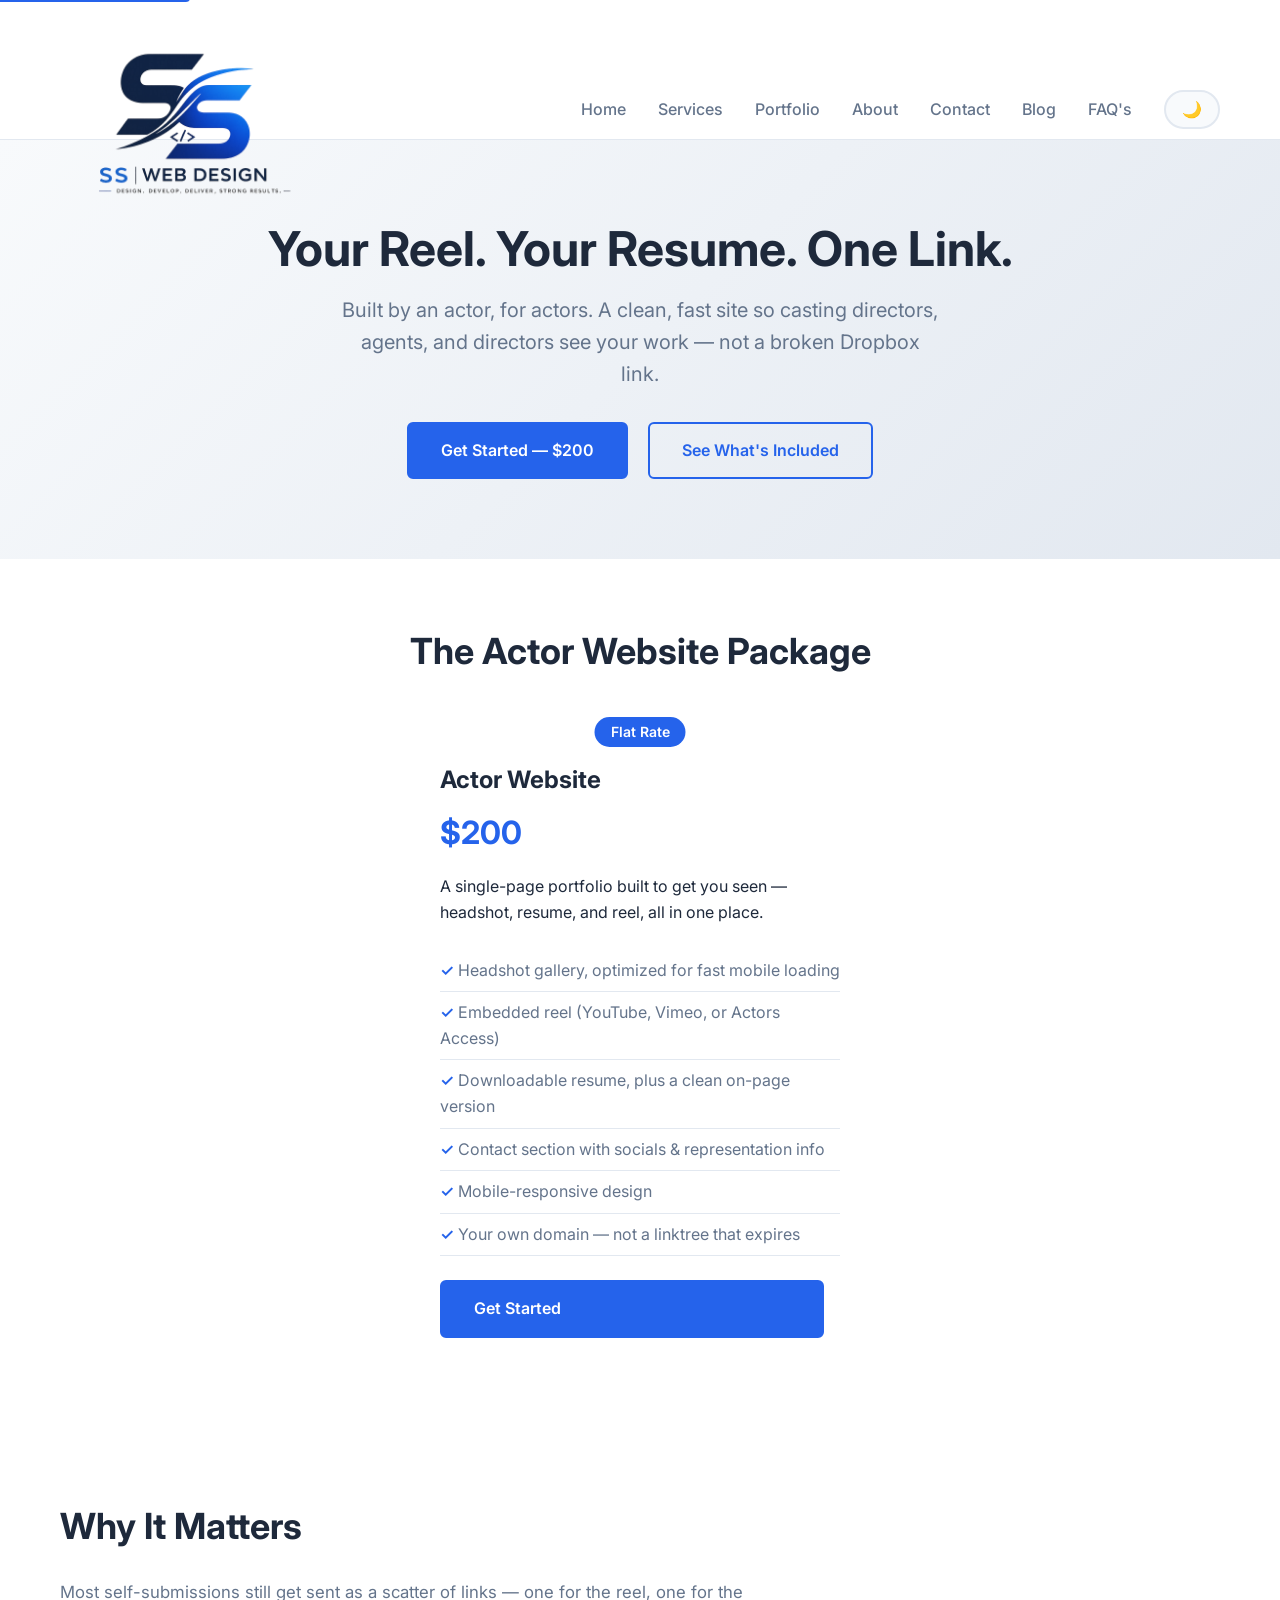
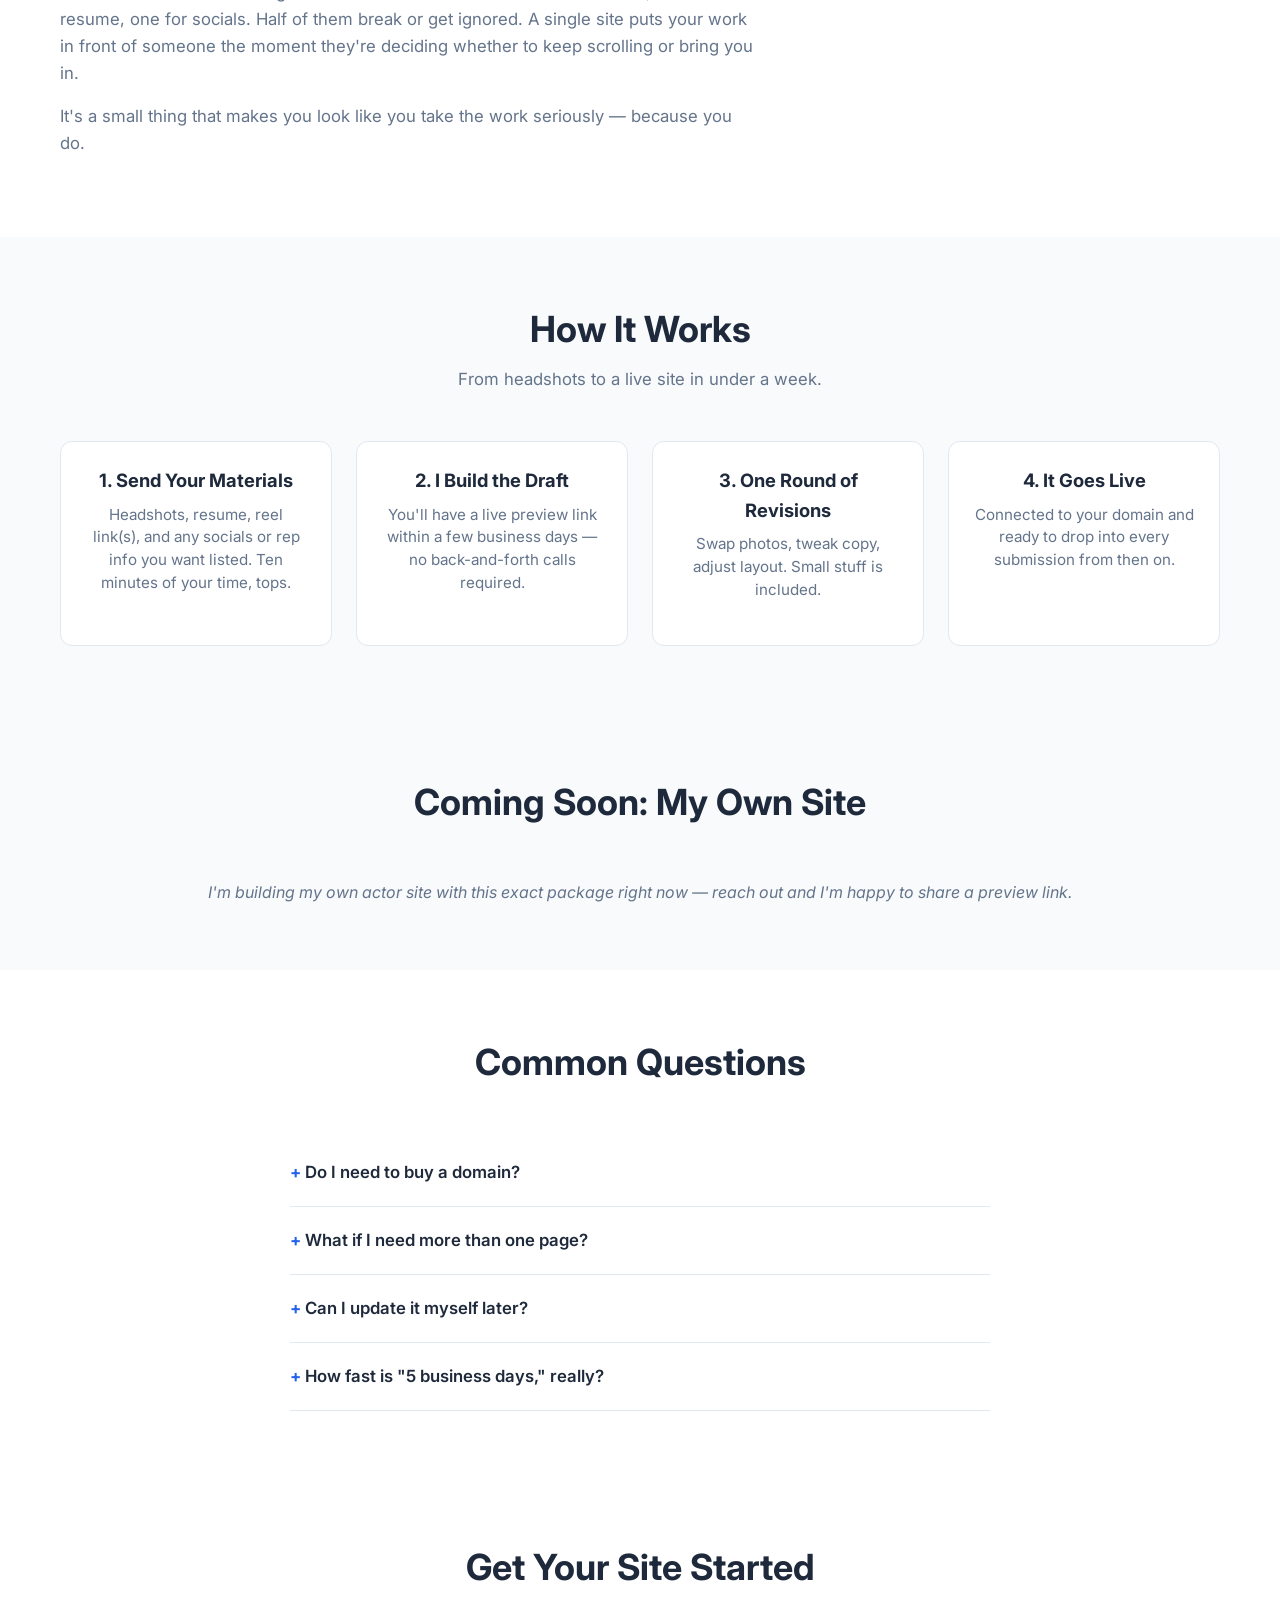
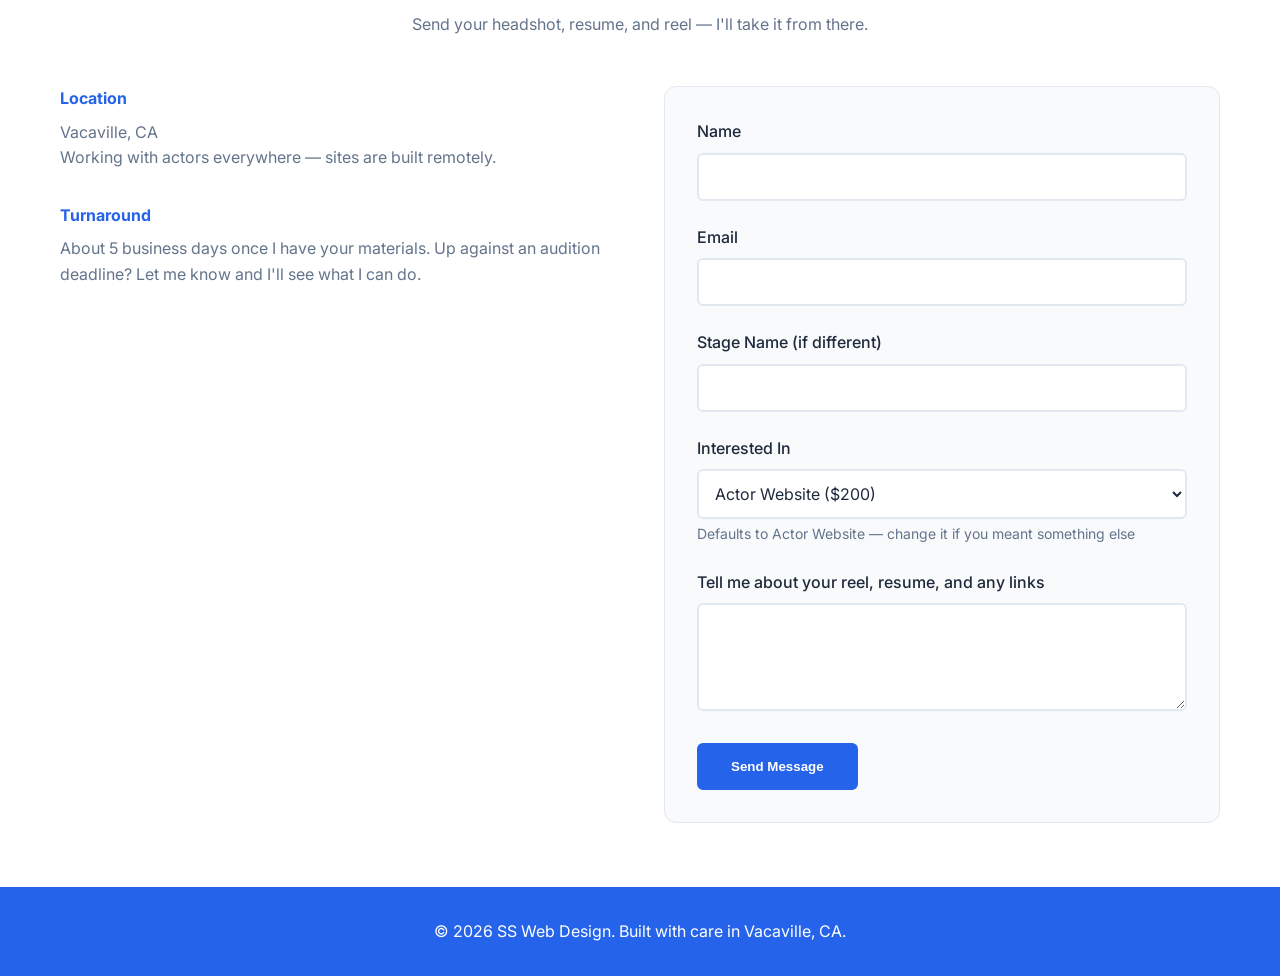
==== actors.html @ 152dc068 "updated site" ====
<!doctype html>
<html lang="en" data-theme="light">
  <head>
      <meta charset="UTF-8" />
      <meta name="viewport" content="width=device-width, initial-scale=1.0" />
      <title>Actor Websites | SS Web Design</title>

      <!-- Favicon links -->
      <link rel="apple-touch-icon" sizes="57x57" href="assets/apple-icon-57x57.png" />
      <link rel="apple-touch-icon" sizes="60x60" href="assets/apple-icon-60x60.png" />
      <link rel="apple-touch-icon" sizes="72x72" href="assets/apple-icon-72x72.png" />
      <link rel="apple-touch-icon" sizes="76x76" href="assets/apple-icon-76x76.png" />
      <link rel="apple-touch-icon" sizes="114x114" href="assets/apple-icon-114x114.png" />
      <link rel="apple-touch-icon" sizes="120x120" href="assets/apple-icon-120x120.png" />
      <link rel="apple-touch-icon" sizes="144x144" href="assets/apple-icon-144x144.png" />
      <link rel="apple-touch-icon" sizes="152x152" href="assets/apple-icon-152x152.png" />
      <link rel="apple-touch-icon" sizes="180x180" href="assets/apple-icon-180x180.png" />
      <link rel="icon" type="image/png" sizes="192x192" href="assets/android-icon-192x192.png" />
      <link rel="icon" type="image/png" sizes="32x32" href="assets/favicon-32x32.png" />
      <link rel="icon" type="image/png" sizes="96x96" href="assets/favicon-96x96.png" />
      <link rel="icon" type="image/png" sizes="16x16" href="assets/favicon-16x16.png" />
      <link rel="manifest" href="assets/manifest.json" />
      <meta name="msapplication-TileColor" content="#ffffff" />
      <meta name="msapplication-TileImage" content="assets/ms-icon-144x144.png" />
      <meta name="theme-color" content="#ffffff" />

      <link rel="stylesheet" href="styles.css" />
      <link
        href="https://fonts.googleapis.com/css2?family=Inter:wght@400;500;600;700&display=swap"
        rel="stylesheet"
      />
  </head>
  <body>
    <a href="#main-content" class="skip-link">Skip to main content</a>
    <!-- Navigation -->
    <nav class="navbar">
      <div class="container">
        <a href="index.html" class="logo">
          <img
            src="assets/SSWebDesignLogoTransparent.png"
            alt="SS Web Design logo"
            class="logo-img logo-light"
          />
          <img
            src="assets/SSWebDesignLogo.png"
            alt="SS Web Design logo"
            class="logo-img logo-dark"
          />
          <span class="logo-text">SS Web Design</span>
        </a>

        <button
          class="hamburger"
          id="hamburger"
          aria-label="Open navigation menu"
          aria-expanded="false"
        >
          <span class="bar"></span>
          <span class="bar"></span>
          <span class="bar"></span>
        </button>

        <ul class="nav-links" id="nav-links">
          <li><a href="index.html">Home</a></li>
          <li><a href="index.html#services">Services</a></li>
          <li><a href="index.html#portfolio">Portfolio</a></li>
          <li><a href="index.html#about">About</a></li>
          <li><a href="#contact">Contact</a></li>
          <li><a href="blog.html">Blog</a></li>
          <li><a href="faqs.html">FAQ's</a></li>

          <li>
            <button
              class="theme-toggle"
              id="theme-toggle"
              aria-label="Toggle between light and dark color theme"
              aria-pressed="false"
            >
              🌙
            </button>
          </li>
        </ul>
      </div>
    </nav>

    <!-- Hero -->
    <section id="main-content" class="hero">
      <div class="container">
        <h1>Your Reel. Your Resume. One Link.</h1>
        <p class="hero-subtitle">
          Built by an actor, for actors. A clean, fast site so casting
          directors, agents, and directors see your work — not a broken
          Dropbox link.
        </p>
        <a href="#contact" class="btn-primary">Get Started — $200</a>
        <a href="#package" class="btn-secondary">See What's Included</a>
      </div>
    </section>

    <!-- Package -->
    <section id="package" class="services">
      <div class="container">
        <h2>The Actor Website Package</h2>
        <div class="services-grid actor-package-grid">
          <div class="service-card featured">
            <div class="badge">Flat Rate</div>
            <h3>Actor Website</h3>
            <div class="price">$200</div>
            <p>
              A single-page portfolio built to get you seen — headshot,
              resume, and reel, all in one place.
            </p>
            <ul>
              <li>Headshot gallery, optimized for fast mobile loading</li>
              <li>Embedded reel (YouTube, Vimeo, or Actors Access)</li>
              <li>Downloadable resume, plus a clean on-page version</li>
              <li>Contact section with socials & representation info</li>
              <li>Mobile-responsive design</li>
              <li>Your own domain — not a linktree that expires</li>
            </ul>
            <a href="#contact" class="btn-primary">Get Started</a>
          </div>
        </div>
      </div>
    </section>

    <!-- Why it matters -->
    <section class="about">
      <div class="container">
        <div class="about-text" style="max-width: 700px;">
          <h2>Why It Matters</h2>
          <p>
            Most self-submissions still get sent as a scatter of links — one
            for the reel, one for the resume, one for socials. Half of them
            break or get ignored. A single site puts your work in front of
            someone the moment they're deciding whether to keep scrolling or
            bring you in.
          </p>
          <p>
            It's a small thing that makes you look like you take the work
            seriously — because you do.
          </p>
        </div>
      </div>
    </section>

    <!-- Process -->
    <section class="addons">
      <div class="container">
        <h2>How It Works</h2>
        <p class="addons-intro">From headshots to a live site in under a week.</p>
        <div class="addons-grid">
          <div class="addon-card">
            <h3>1. Send Your Materials</h3>
            <p>
              Headshots, resume, reel link(s), and any socials or rep info
              you want listed. Ten minutes of your time, tops.
            </p>
          </div>
          <div class="addon-card">
            <h3>2. I Build the Draft</h3>
            <p>
              You'll have a live preview link within a few business days —
              no back-and-forth calls required.
            </p>
          </div>
          <div class="addon-card">
            <h3>3. One Round of Revisions</h3>
            <p>
              Swap photos, tweak copy, adjust layout. Small stuff is
              included.
            </p>
          </div>
          <div class="addon-card">
            <h3>4. It Goes Live</h3>
            <p>
              Connected to your domain and ready to drop into every
              submission from then on.
            </p>
          </div>
        </div>
      </div>
    </section>

    <!-- Portfolio note -->
    <section class="portfolio">
      <div class="container">
        <h2>Coming Soon: My Own Site</h2>
        <p class="portfolio-note">
          I'm building my own actor site with this exact package right now —
          reach out and I'm happy to share a preview link.
        </p>
      </div>
    </section>

    <!-- FAQ -->
    <section id="faq" class="services">
      <div class="container">
        <h2>Common Questions</h2>
        <div style="max-width: 700px; margin: 0 auto;">
          <details class="faq-item">
            <summary>Do I need to buy a domain?</summary>
            <p>
              Yes — a domain (yourname.com) runs about $12–20/year. I'll help
              you register it, or set things up on one you already own.
            </p>
          </details>
          <details class="faq-item">
            <summary>What if I need more than one page?</summary>
            <p>
              This package is priced for a single-page site. If you want a
              full multi-page site with a blog, press section, or booking
              form, that falls under the
              <a href="index.html#services">Brochure or Business tiers</a>
              instead — happy to talk through it.
            </p>
          </details>
          <details class="faq-item">
            <summary>Can I update it myself later?</summary>
            <p>
              Small text or link changes can be handled for you on request.
              If you want ongoing self-service updates or hosting handled
              entirely, ask about the
              <a href="index.html#services">Maintenance plan</a>.
            </p>
          </details>
          <details class="faq-item">
            <summary>How fast is "5 business days," really?</summary>
            <p>
              That's typical once I have your materials in hand. If you're
              up against an audition deadline, just say so — faster
              turnaround may be possible.
            </p>
          </details>
        </div>
      </div>
    </section>

    <!-- Contact -->
    <section id="contact" class="contact">
      <div class="container">
        <h2>Get Your Site Started</h2>
        <p class="contact-intro">
          Send your headshot, resume, and reel — I'll take it from there.
        </p>

        <div class="contact-grid">
          <div class="contact-info">
            <div class="info-item">
              <h4>Location</h4>
              <p>
                Vacaville, CA<br />Working with actors everywhere — sites are
                built remotely.
              </p>
            </div>
            <div class="info-item">
              <h4>Turnaround</h4>
              <p>
                About 5 business days once I have your materials. Up against
                an audition deadline? Let me know and I'll see what I can
                do.
              </p>
            </div>
          </div>

          <form class="contact-form" id="contact-form">
            <div class="form-group">
              <label for="name">Name</label>
              <input type="text" id="name" name="name" required aria-required="true" />
            </div>
            <div class="form-group">
              <label for="email">Email</label>
              <input type="email" id="email" name="email" required aria-required="true" />
            </div>
            <div class="form-group">
              <label for="business">Stage Name (if different)</label>
              <input type="text" id="business" name="business" />
            </div>
            <div class="form-group">
              <label for="service">Interested In</label>
              <select id="service" name="service" aria-describedby="service-help">
                <option value="actor" selected>Actor Website ($200)</option>
                <option value="brochure">Brochure Site ($500-$800)</option>
                <option value="business">Business Site ($1,500-$2,500)</option>
                <option value="custom">Custom Site ($5,000+)</option>
                <option value="hosting">Managed Hosting ($25/month)</option>
                <option value="maintenance">Maintenance & Updates Plan ($75/month)</option>
                <option value="other">Something Else</option>
              </select>
              <small id="service-help" class="form-help"
                >Defaults to Actor Website — change it if you meant something else</small
              >
            </div>
            <div class="form-group">
              <label for="message">Tell me about your reel, resume, and any links</label>
              <textarea id="message" name="message" rows="4"></textarea>
            </div>
            <button type="submit" class="btn-primary">Send Message</button>
          </form>
        </div>

        <!-- Popup overlay -->
        <div class="popup-overlay" id="popup-overlay" style="display: none">
          <div class="popup-box">
            <h3>Thanks!</h3>
            <p>
              Your message has been sent successfully. We'll get back to you
              soon.
            </p>
            <button class="btn-primary" id="popup-close">Got it</button>
          </div>
        </div>
      </div>
    </section>

    <!-- Footer -->
    <footer class="footer">
      <div class="container">
        <p>&copy; 2026 SS Web Design. Built with care in Vacaville, CA.</p>
      </div>
    </footer>

    <script src="script.js"></script>
  </body>
</html>
---- styles.css ----
/* CSS Custom Properties for theming */
:root {
    /* Light mode - Original Blue/Gray */
    --primary: #2563eb;
    --primary-light: #3b82f6;
    --accent: #2563eb;
    --accent-hover: #1d4ed8;
    --bg: #ffffff;
    --bg-secondary: #f8fafc;
    --bg-card: #ffffff;
    --text: #1e293b;
    --text-secondary: #64748b;
    --text-light: #64748b;
    --border: #e2e8f0;
    --shadow: rgba(0,0,0,0.1);
    --success: #10b981;
    --gradient-start: #f8fafc;
    --gradient-end: #e2e8f0;
}

/* Dark mode */
[data-theme="dark"] {
    --primary: #60a5fa;
    --primary-light: #93c5fd;
    --accent: #3b82f6;
    --accent-hover: #2563eb;
    --bg: #0f172a;
    --bg-secondary: #1e293b;
    --bg-card: #1e293b;
    --text: #f1f5f9;
    --text-secondary: #cbd5e1;
    --text-light: #64748b;
    --border: #334155;
    --shadow: rgba(0,0,0,0.3);
    --success: #34d399;
    --gradient-start: #0f172a;
    --gradient-end: #1e293b;
}

.skip-link {
    position: absolute;
    top: -40px;
    left: 0;
    background: var(--primary);
    color: #fff;
    padding: 8px 16px;
    z-index: 101;
    text-decoration: none;
    border-radius: 0 0 4px 0;
    font-weight: 600;
}

.skip-link:focus {
    top: 0;
}

a:focus-visible,
button:focus-visible,
input:focus-visible,
textarea:focus-visible {
    outline: 3px solid var(--accent);
    outline-offset: 2px;
    border-radius: 4px;
}

a:focus,
button:focus,
input:focus,
select:focus,
textarea:focus {
    outline: none;
}

a:focus-visible,
button:focus-visible,
input:focus-visible,
select:focus-visible,
textarea:focus-visible {
    outline: 3px solid var(--accent);
    outline-offset: 2px;
}

/* Reset and Base */
* {
    margin: 0;
    padding: 0;
    box-sizing: border-box;
}

body {
    font-family: 'Inter', -apple-system, BlinkMacSystemFont, sans-serif;
    line-height: 1.6;
    color: var(--text);
    background: var(--bg);
    transition: background 0.3s, color 0.3s;
    padding-top: 80px; 
}

.container {
    max-width: 1200px;
    margin: 0 auto;
    padding: 0 20px;
}

/* Navigation */
.navbar {
    background: var(--bg);
    border-bottom: 1px solid var(--border);
    padding: 0.5rem 0;
    position: sticky;
    top: 0;
    left: 0;
    width: 100%;
    z-index: 100;
    transition: background 0.3s, border-color 0.3s;
    height: 60px;
    overflow: visible;
}

.navbar .container {
    display: flex;
    justify-content: space-between;
    align-items: center;
    height: 100%;
    position: relative;
}

.logo {
    position: relative;
    display: inline-flex;
    align-items: center;
    font-size: 1.5rem;
    font-weight: 700;
    color: var(--primary);
    text-decoration: none;
    height: 60px;
}

/* Hamburger button — hidden on desktop */
.hamburger {
    display: none;
    flex-direction: column;
    justify-content: space-around;
    width: 30px;
    height: 24px;
    background: transparent;
    border: none;
    cursor: pointer;
    padding: 0;
    z-index: 102;
}

.hamburger .bar {
    width: 100%;
    height: 3px;
    background-color: var(--text);
    border-radius: 2px;
    transition: all 0.3s ease;
}

/* Base styles for both logo images */
.logo-img {
    height: 250px; 
    width: auto;
    position: absolute;
    top: -80px;
    left: 0;
    z-index: 101;
    display: block;
    transition: height 0.3s ease, top 0.3s ease;
    pointer-events: auto;
}

/* Light mode: show transparent, hide solid */
.logo-light {
    display: block;
}

.logo-dark {
    display: none;
}

/* Dark mode: show solid, hide transparent */
[data-theme="dark"] .logo-light {
    display: none !important;
}

[data-theme="dark"] .logo-dark {
    display: block !important;
}

/* Dark mode: circle around the solid logo */
[data-theme="dark"] .logo-dark {
    display: block !important;
    border-radius: 50%;
    object-fit: cover;
    aspect-ratio: 1 / 1;
    background: var(--bg-card);
    padding: 5px;
    box-shadow: 0 4px 15px var(--shadow);
    height: 250px;
    width: 250px; 
    position: absolute;
    top: -75px;
    left: 0;
}

[data-theme="dark"] .hero {
    padding-top: 8rem;
}

.logo-text {
    display: none;
}

.nav-links {
    display: flex;
    list-style: none;
    gap: 2rem;
    align-items: center;
}

.nav-links a {
    text-decoration: none;
    color: var(--text-secondary);
    font-weight: 500;
    transition: color 0.2s;
}

.nav-links a:hover {
    color: var(--accent);
}

/* Dark Mode Toggle */
.theme-toggle {
    background: var(--bg-secondary);
    border: 2px solid var(--border);
    border-radius: 50px;
    padding: 0.5rem 1rem;
    cursor: pointer;
    font-size: 1rem;
    color: var(--text);
    transition: all 0.3s;
}

.theme-toggle:hover {
    border-color: var(--accent);
}

/* Hero */
.hero {
    background: linear-gradient(135deg, var(--gradient-start) 0%, var(--gradient-end) 100%);
    padding: 5rem 0;
    text-align: center;
    transition: background 0.3s;
}

.hero h1 {
    font-size: 3rem;
    font-weight: 700;
    color: var(--text);
    margin-bottom: 1rem;
    line-height: 1.2;
}

.hero-subtitle {
    font-size: 1.25rem;
    color: var(--text-secondary);
    max-width: 600px;
    margin: 0 auto 2rem;
}

.btn-primary {
    display: inline-block;
    background: var(--primary);
    color: #fff;
    padding: 0.875rem 2rem;
    border-radius: 6px;
    text-decoration: none;
    font-weight: 600;
    margin-right: 1rem;
    border: 2px solid var(--primary);
    transition: all 0.2s;
}

.btn-primary:hover {
    background: var(--primary-light);
    border-color: var(--primary-light);
}

.btn-secondary {
    display: inline-block;
    background: transparent;
    color: var(--primary);
    padding: 0.875rem 2rem;
    border-radius: 6px;
    text-decoration: none;
    font-weight: 600;
    border: 2px solid var(--primary);
    transition: all 0.2s;
}

.btn-secondary:hover {
    background: var(--primary);
    color: #fff;
}

.btn-outline {
    display: inline-block;
    background: transparent;
    color: var(--primary);
    padding: 0.75rem 1.5rem;
    border-radius: 6px;
    text-decoration: none;
    font-weight: 600;
    border: 2px solid var(--primary);
    transition: all 0.2s;
}

.btn-outline:hover {
    background: var(--primary);
    color: #fff;
}

/* Services */
.services {
    padding: 4rem 0;
    background: var(--bg);
}

.services h2 {
    text-align: center;
    font-size: 2.25rem;
    margin-bottom: 3rem;
    color: var(--text);
}

.services-grid {
    display: grid;
   grid-template-columns: repeat(3, 1fr);
    gap: 0;
    margin-bottom: 2rem;
    align-items: stretch;
}

.service-card {
    border: none;
    border-radius: 0;
    padding: 2rem 2.5rem;
    position: relative;
    transition: box-shadow 0.2s;
    background: var(--bg-card);
    display: flex;
    flex-direction: column;
}

/* Vertical dividers between cards */
.service-card:nth-child(1),
.service-card:nth-child(2) {
    border-right: none !important;
}

.service-card:nth-child(2)::before,
.service-card:nth-child(3)::before {
    content: '';
    position: absolute;
    left: 0;
    top: 10%;
    height: 80%;
    width: 2px;
    background: var(--primary);
    z-index: 2;
}

.service-card .btn-outline,
.service-card .btn-primary {
    margin-top: auto;
}

.service-card:hover {
    box-shadow: 0 10px 25px var(--shadow);
}

.service-card.featured {
    z-index: 1;
}

.badge {
    position: absolute;
    top: -12px;
    left: 50%;
    transform: translateX(-50%);
    background: var(--accent);
    color: #fff;
    padding: 0.25rem 1rem;
    border-radius: 20px;
    font-size: 0.875rem;
    font-weight: 600;
}

.service-card h3 {
    font-size: 1.5rem;
    margin-bottom: 0.5rem;
    color: var(--text);
}

.price {
    font-size: 2rem;
    font-weight: 700;
    color: var(--accent);
    margin-bottom: 1rem;
}

.service-card ul {
    list-style: none;
    margin: 1.5rem 0;
}

.service-card ul li {
    padding: 0.5rem 0;
    border-bottom: 1px solid var(--border);
    color: var(--text-secondary);
}

.service-card ul li:before {
    content: "✓ ";
    color: var(--accent);
    font-weight: 600;
}

.maintenance-note {
    text-align: center;
    background: var(--bg-secondary);
    padding: 1.5rem;
    border-radius: 8px;
    margin-top: 2rem;
    color: var(--text-secondary);
    border: 1px solid var(--border);
}

.addons {
    padding: 4rem 0;
    background: var(--bg-secondary);
}

.addons h2 {
    text-align: center;
    font-size: 2.25rem;
    margin-bottom: 0.5rem;
    color: var(--text);
}

.addons-intro {
    text-align: center;
    color: var(--text-secondary);
    margin-bottom: 3rem;
    font-size: 1.05rem;
}

.addons-grid {
    display: grid;
    grid-template-columns: repeat(auto-fit, minmax(250px, 1fr));
    gap: 1.5rem;
}

.addon-card {
    background: var(--bg-card);
    border: 1px solid var(--border);
    border-radius: 12px;
    padding: 1.5rem;
    text-align: center;
    transition: box-shadow 0.2s, transform 0.2s;
    display: flex;
    flex-direction: column;
    align-items: center;
}

.addon-card:hover {
    box-shadow: 0 8px 20px var(--shadow);
    transform: translateY(-3px);
}

.addon-card h3 {
    font-size: 1.15rem;
    margin-bottom: 0.5rem;
    color: var(--text);
}

.addon-price {
    font-size: 1.75rem;
    font-weight: 700;
    color: var(--accent);
    margin-bottom: 0.75rem;
}

.addon-card p {
    color: var(--text-secondary);
    font-size: 0.95rem;
    margin-bottom: 1.25rem;
    line-height: 1.5;
    flex-grow: 1;
}

.addon-card .btn-outline {
    padding: 0.5rem 1.25rem;
    font-size: 0.875rem;
    margin-top: auto;
}


/* Portfolio */
.portfolio {
    padding: 4rem 0;
    background: var(--bg-secondary);
}

.portfolio h2 {
    text-align: center;
    font-size: 2.25rem;
    margin-bottom: 3rem;
    color: var(--text);
}

.portfolio-grid {
    display: grid;
    grid-template-columns: repeat(auto-fit, minmax(300px, 1fr));
    gap: 2rem;
}

.portfolio-item {
    background: var(--bg-card);
    border-radius: 12px;
    overflow: hidden;
    transition: transform 0.2s;
    border: 1px solid var(--border);
}

.portfolio-item:hover {
    transform: translateY(-5px);
}

/* NEW: Wrapper controls image width */
.portfolio-image-wrapper {
    width: 100%;
    display: flex;
    justify-content: center;
}

.portfolio-image-wrapper a {
    display: block;
    width: 100%;
    text-decoration: none;
}

.portfolio-image {
    width: 100%;
    height: 180px;
    object-position: top;
    border-radius: 8px;
    display: block;
}

/* Placeholder style for demo sites */
.portfolio-image.placeholder {
    width: 75%;
    max-width: 260px;
    height: 180px;
    background: var(--bg-secondary);
    display: flex;
    align-items: center;
    justify-content: center;
    color: var(--text-secondary);
    font-weight: 600;
    border-radius: 8px;
    margin: 0 auto;
}

.portfolio-item h3 {
    padding: 1.5rem 1.5rem 0.5rem;
    font-size: 1.25rem;
    color: var(--text);
}

.portfolio-item p {
    padding: 0 1.5rem;
    color: var(--text-secondary);
    margin-bottom: 1rem;
}

.portfolio-package-title {
    text-align: center;
    font-size: 1rem;
    font-weight: 600;
    color: var(--accent);
    margin-bottom: 0.75rem;
    text-transform: uppercase;
    letter-spacing: 0.5px;
}

.tag {
    display: inline-block;
    text-decoration: none;
    background: var(--bg-secondary);
    color: var(--primary);
    padding: 0.25rem 0.75rem;
    border-radius: 20px;
    font-size: 0.875rem;
    font-weight: 500;
    margin: 0 1.5rem 1.5rem;
    border: 1px solid var(--border);
}

.portfolio-note {
    text-align: center;
    margin-top: 2rem;
    color: var(--text-secondary);
    font-style: italic;
}

/* About */
.about {
    padding: 4rem 0;
    background: var(--bg);
}

.about h2 {
    font-size: 2.25rem;
    margin-bottom: 1.5rem;
    color: var(--text);
}

.about-content {
    display: grid;
    grid-template-columns: 1fr 2fr 1fr;
    gap: 2rem;
    align-items: start;
}

.about-image img {
    width: 100%;
    max-width: 250px;
    border-radius: 50%;
    aspect-ratio: 1 / 1;
    object-fit: cover;
    box-shadow: 0 4px 15px var(--shadow);
}

.about-text p {
    margin-bottom: 1rem;
    color: var(--text-secondary);
    font-size: 1.05rem;
}

.about-skills h3 {
    font-size: 1.25rem;
    margin-bottom: 1rem;
    color: var(--text);
}

.skill-tags {
    display: flex;
    flex-wrap: wrap;
    gap: 0.5rem;
}

.skill-tags span {
    background: var(--bg-secondary);
    color: var(--text-secondary);
    padding: 0.5rem 1rem;
    border-radius: 20px;
    font-size: 0.875rem;
    font-weight: 500;
    border: 1px solid var(--border);
    transition: all 0.2s;
}

.skill-tags span:hover {
    background: var(--primary);
    color: #fff;
    border-color: var(--primary);
}

/* Testimonials */
.testimonials {
    padding: 4rem 0;
    background: var(--bg-secondary);
    display: none;
}

.testimonials h2 {
    text-align: center;
    font-size: 2.25rem;
    margin-bottom: 3rem;
    color: var(--text);
}

.testimonial-grid {
    display: grid;
    grid-template-columns: repeat(auto-fit, minmax(300px, 1fr));
    gap: 2rem;
}

.testimonial-card {
    background: var(--bg-card);
    padding: 2rem;
    border-radius: 12px;
    border-left: 4px solid var(--accent);
}

.testimonial-card p {
    font-style: italic;
    color: var(--text-secondary);
    margin-bottom: 1.5rem;
    font-size: 1.05rem;
}

.client-name {
    font-weight: 600;
    color: var(--text);
}

.client-business {
    color: var(--text-secondary);
    font-size: 0.875rem;
}

.placeholder-card {
    border-left-color: var(--border);
    background: var(--bg-secondary);
}

/* Contact */
.contact {
    padding: 4rem 0;
    background: var(--bg);
}

.contact h2 {
    text-align: center;
    font-size: 2.25rem;
    margin-bottom: 1rem;
    color: var(--text);
}

.contact-intro {
    text-align: center;
    color: var(--text-secondary);
    margin-bottom: 3rem;
}

.contact-grid {
    display: grid;
    grid-template-columns: 1fr 1fr;
    gap: 3rem;
}

.popup-overlay {
    position: fixed;
    top: 0;
    left: 0;
    width: 100%;
    height: 100%;
    background: rgba(0,0,0,0.5);
    display: flex;
    justify-content: center;
    align-items: center;
    z-index: 1000;
}

.popup-box {
    background: var(--bg-card);
    padding: 2rem;
    border-radius: 12px;
    text-align: center;
    max-width: 400px;
    box-shadow: 0 10px 25px var(--shadow);
    border: 1px solid var(--border);
}

.popup-box h3 {
    color: var(--accent);
    margin-bottom: 0.5rem;
}

.popup-box p {
    color: var(--text-secondary);
    margin-bottom: 1.5rem;
}

.info-item {
    margin-bottom: 2rem;
}

.info-item h4 {
    color: var(--accent);
    margin-bottom: 0.5rem;
    font-size: 1rem;
}

.info-item p {
    color: var(--text-secondary);
}

.contact-form {
    background: var(--bg-secondary);
    padding: 2rem;
    border-radius: 12px;
    border: 1px solid var(--border);
}

.form-group {
    margin-bottom: 1.5rem;
}

.form-group label {
    display: block;
    margin-bottom: 0.5rem;
    color: var(--text);
    font-weight: 500;
}

.form-help {
    display: block;
    margin-top: 0.25rem;
    color: var(--text-secondary);
    font-size: 0.875rem;
}

.form-group input,
.form-group select,
.form-group textarea {
    width: 100%;
    padding: 0.75rem;
    border: 2px solid var(--border);
    border-radius: 6px;
    font-family: inherit;
    font-size: 1rem;
    transition: border-color 0.2s;
    background: var(--bg-card);
    color: var(--text);
}

.form-group input:focus,
.form-group select:focus,
.form-group textarea:focus {
    outline: none;
    border-color: var(--accent);
}

/* Footer */
.footer {
    background: var(--primary);
    color: #ffffff;
    text-align: center;
    padding: 2rem 0;
}

/* Mobile */
@media (max-width: 768px) {
    .hamburger {
        display: flex;
    }
    
    .nav-links {
        display: none;
        flex-direction: column;
        position: absolute;
        top: 60px;
        right: 0;
        width: 150px;
        background: var(--bg);
        border: 1px solid var(--border);
        border-radius: 8px;
        box-shadow: 0 4px 15px var(--shadow);
        padding: 0.5rem 0;
        gap: 0;
        z-index: 99;
    }
    
    .nav-links.active {
        display: flex;
    }
    
    .nav-links li {
        text-align: left;
        padding: 0.5rem 1rem;
    }
    
    .nav-links a,
    .nav-links .theme-toggle {
        font-size: 1.1rem;
    }
    
    .hero h1 {
        font-size: 2rem;
    }
    
    .about-content,
    .contact-grid {
        grid-template-columns: 1fr;
    }

    .about-image {
        text-align: center;
        margin-bottom: 1rem;
    }

    .about-image img {
        max-width: 200px;        
    }
    
    .services-grid {
        grid-template-columns: 1fr;
    }
    
    .service-card.featured {
        transform: none;
    }

    /* Remove vertical dividers on mobile, add horizontal instead */
    .service-card:nth-child(1),
    .service-card:nth-child(2) {
        border-right: none !important;
        border-bottom: 2px solid var(--primary);
    }

    .service-card {
        border-radius: 12px;
    }
    
    .theme-toggle {
        padding: 0.4rem 0.75rem;
        font-size: 0.875rem;
    }
    
    .addons-grid {
        grid-template-columns: 1fr;
    }
}

/* ==========================================================
   Additions for actors.html — appended, nothing above changed
   ========================================================== */

/* Link inside the About Scott "also a working actor" line */
.about-note a {
    color: var(--accent);
    font-weight: 600;
    text-decoration: underline;
}

.about-note a:hover {
    color: var(--accent-hover);
}

/* Single centered card for the one-package actors.html services grid */
.actor-package-grid {
    grid-template-columns: 1fr;
    max-width: 480px;
    margin: 0 auto;
}

/* Reset the 3-card divider rules so they don't apply to the single card */
.actor-package-grid .service-card:nth-child(1),
.actor-package-grid .service-card:nth-child(2) {
    border-bottom: none !important;
}

.actor-package-grid .service-card::before {
    content: none;
}

/* FAQ accordion (native <details>/<summary>, styled to match the site) */
.faq-item {
    border-bottom: 1px solid var(--border);
    padding: 1.25rem 0;
}

.faq-item summary {
    cursor: pointer;
    font-weight: 600;
    font-size: 1.05rem;
    color: var(--text);
    list-style: none;
}

.faq-item summary::-webkit-details-marker {
    display: none;
}

.faq-item summary::before {
    content: "+ ";
    color: var(--accent);
    font-weight: 700;
}

.faq-item[open] summary::before {
    content: "– ";
}

.faq-item p {
    margin-top: 0.75rem;
    color: var(--text-secondary);
    padding-left: 1.25rem;
}

.faq-item p a {
    color: var(--accent);
    font-weight: 500;
}
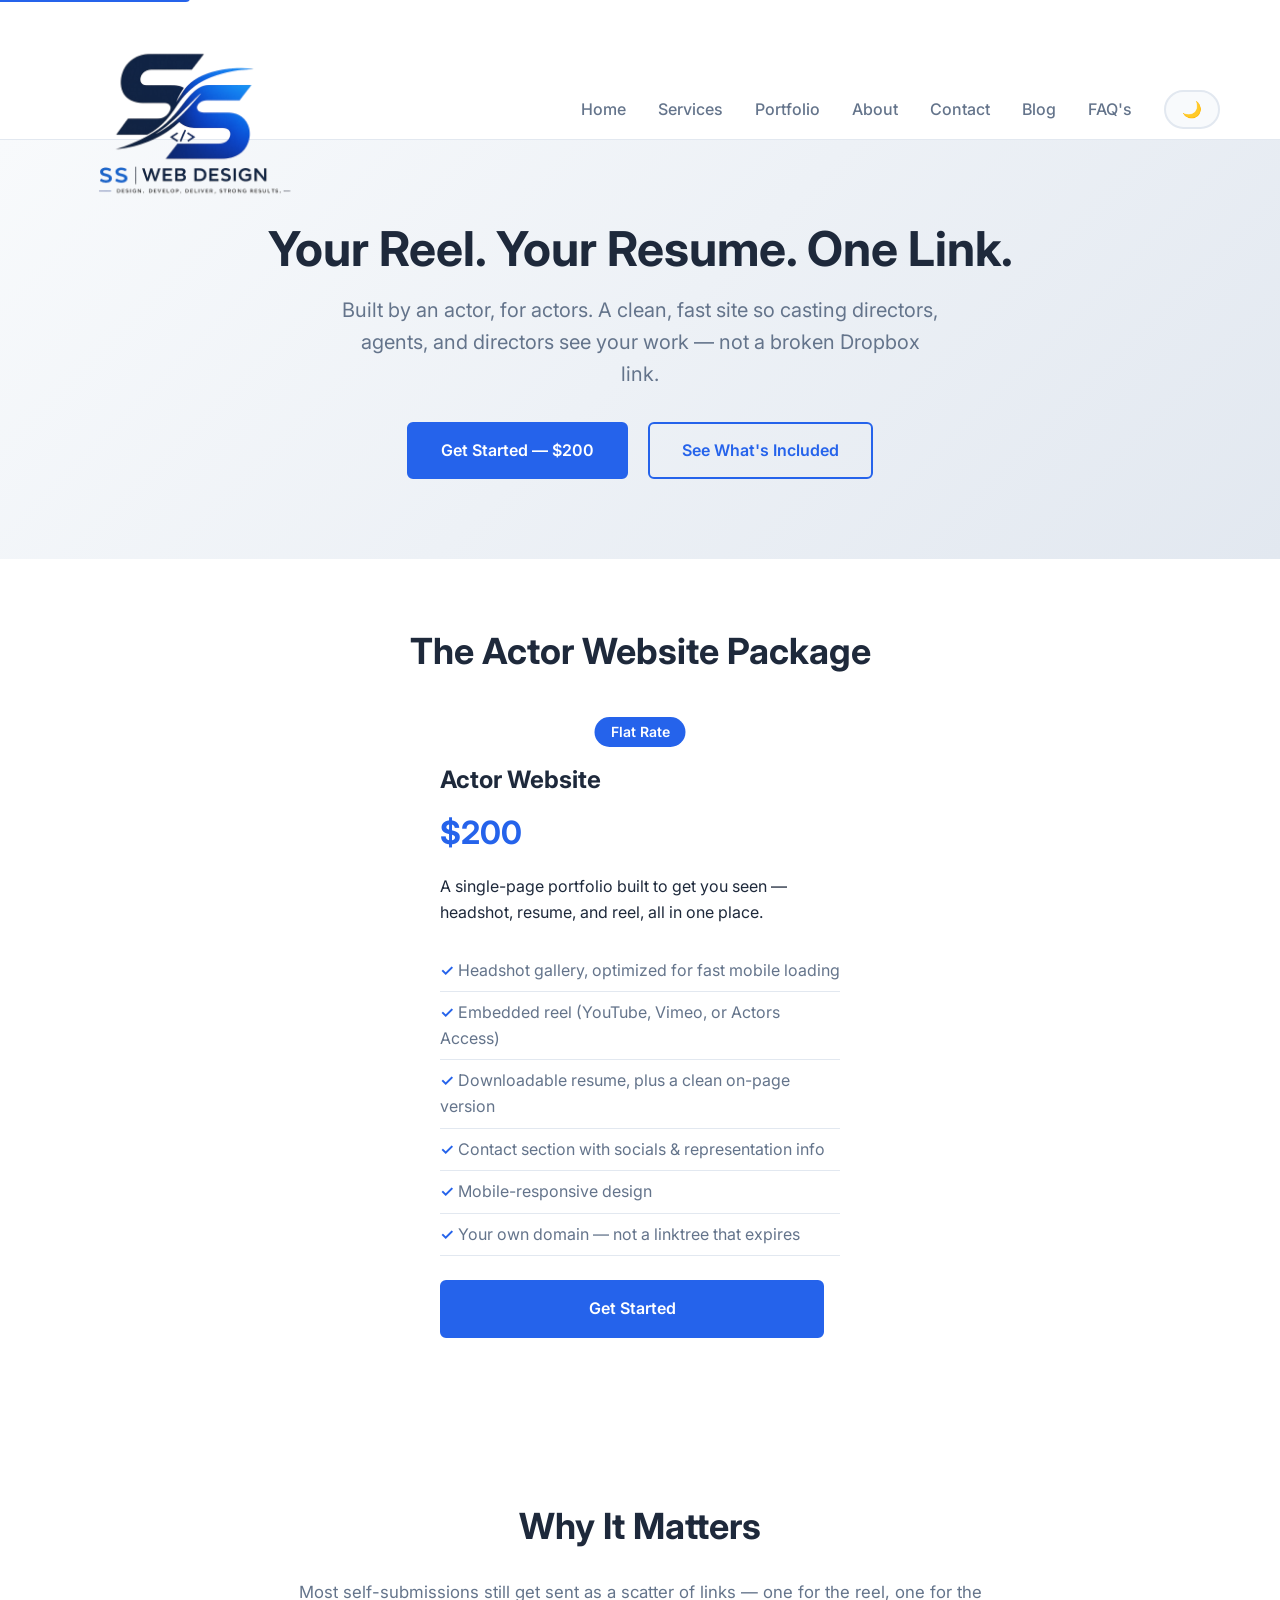
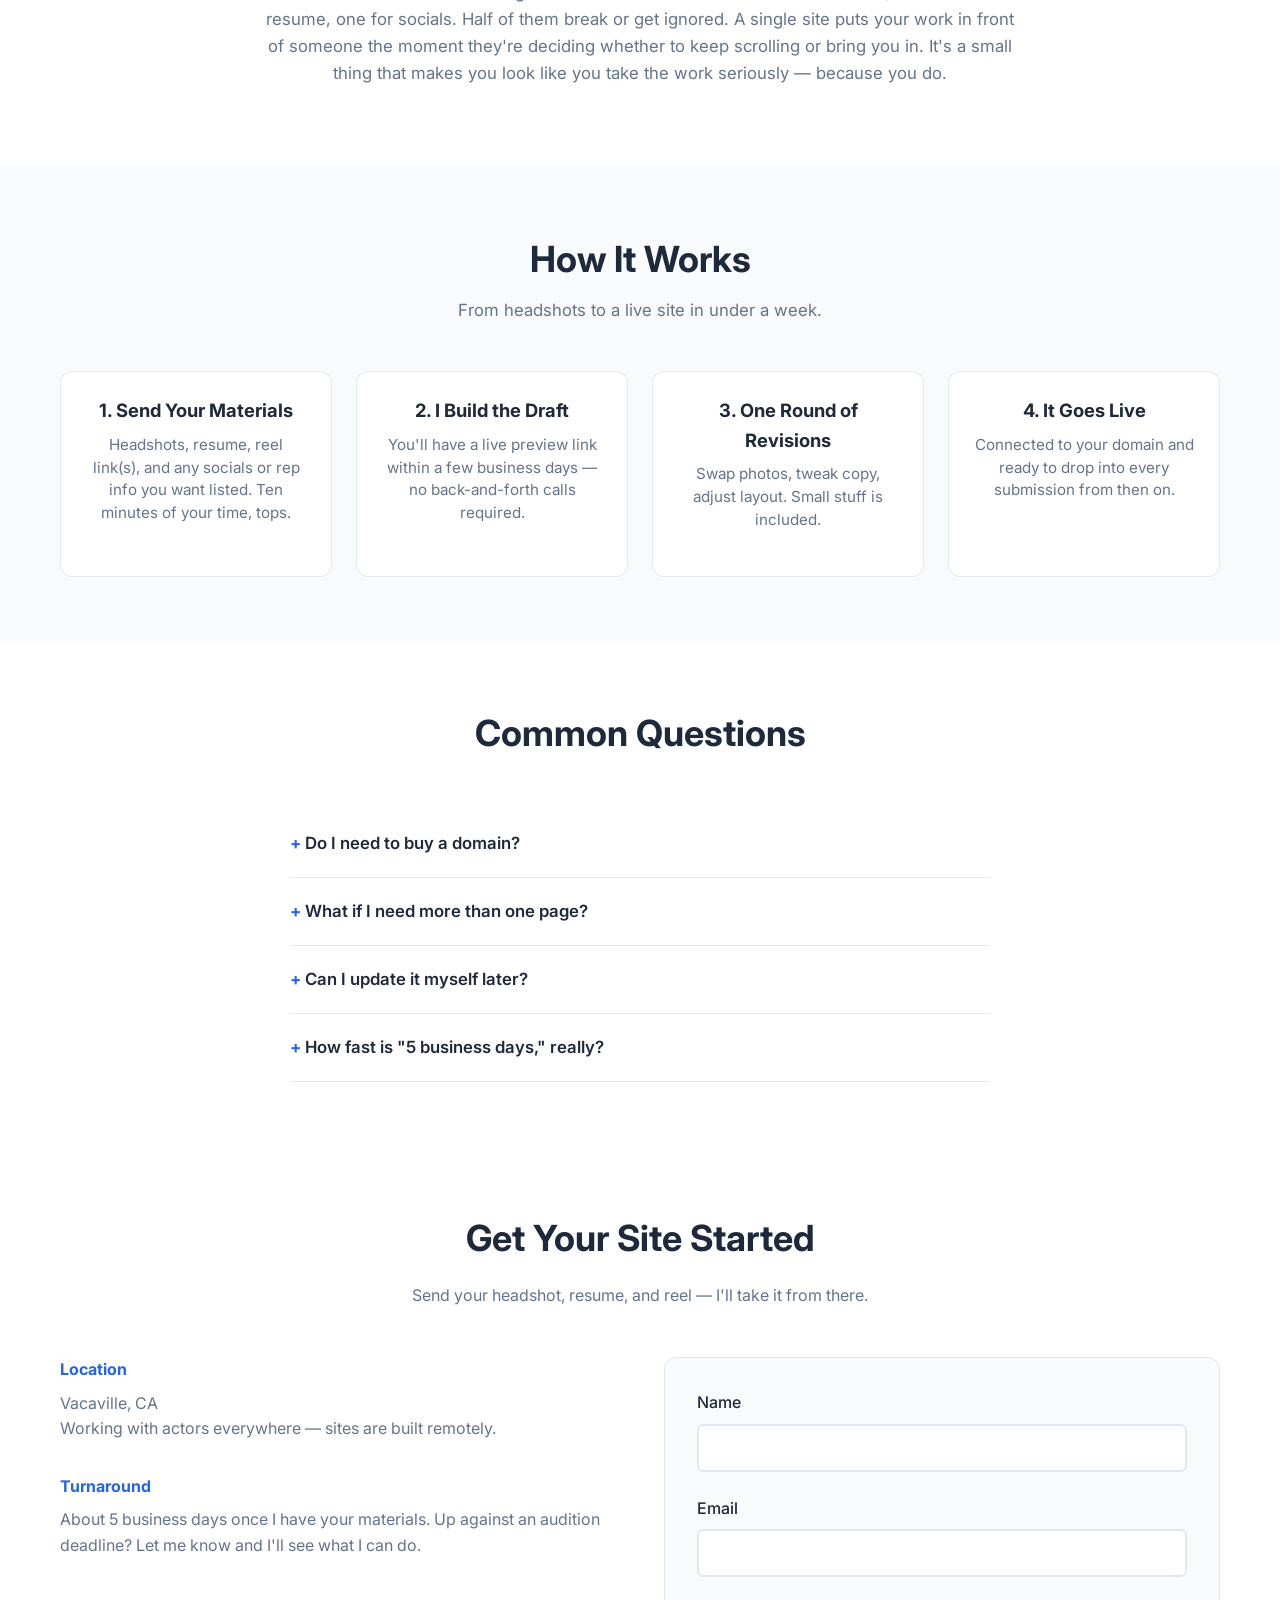
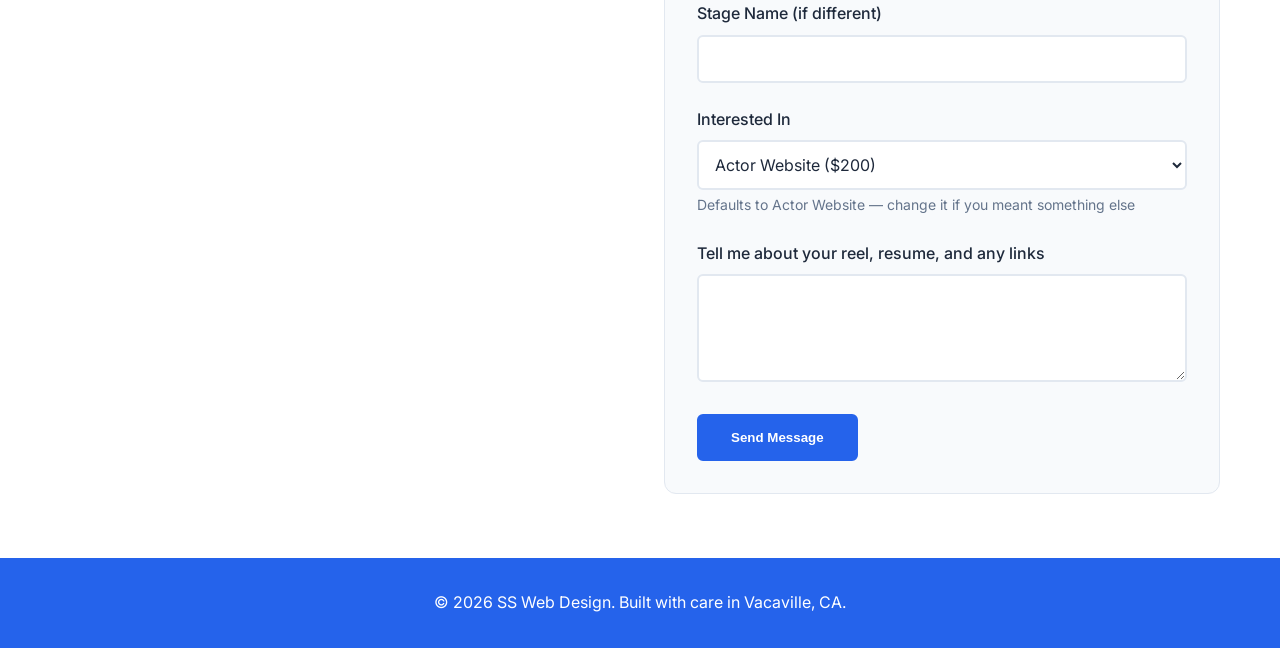
==== commit 0e177025: "edit formatting on actor page" ====
--- a/actors.html
+++ b/actors.html
@@ -127,17 +127,14 @@
     <!-- Why it matters -->
     <section class="about">
       <div class="container">
-        <div class="about-text" style="max-width: 700px;">
+        <div class="about-text" style="max-width: 750px;">
           <h2>Why It Matters</h2>
           <p>
             Most self-submissions still get sent as a scatter of links — one
             for the reel, one for the resume, one for socials. Half of them
             break or get ignored. A single site puts your work in front of
             someone the moment they're deciding whether to keep scrolling or
-            bring you in.
-          </p>
-          <p>
-            It's a small thing that makes you look like you take the work
+            bring you in. It's a small thing that makes you look like you take the work
             seriously — because you do.
           </p>
         </div>
@@ -182,7 +179,7 @@
       </div>
     </section>
 
-    <!-- Portfolio note -->
+    <!-- Portfolio note 
     <section class="portfolio">
       <div class="container">
         <h2>Coming Soon: My Own Site</h2>
@@ -191,7 +188,7 @@
           reach out and I'm happy to share a preview link.
         </p>
       </div>
-    </section>
+    </section>-->
 
     <!-- FAQ -->
     <section id="faq" class="services">
--- a/styles.css
+++ b/styles.css
@@ -281,6 +281,7 @@
     margin-right: 1rem;
     border: 2px solid var(--primary);
     transition: all 0.2s;
+    text-align: center;
 }
 
 .btn-primary:hover {
@@ -645,10 +646,16 @@
     box-shadow: 0 4px 15px var(--shadow);
 }
 
+.about-text {
+    max-width: 700px;
+    margin: 0 auto;      /* centers the block on the page */
+    text-align: center;  /* centers the text inside */
+}
+
 .about-text p {
+    color: var(--text-secondary);
+    font-size: 1.05rem;
     margin-bottom: 1rem;
-    color: var(--text-secondary);
-    font-size: 1.05rem;
 }
 
 .about-skills h3 {
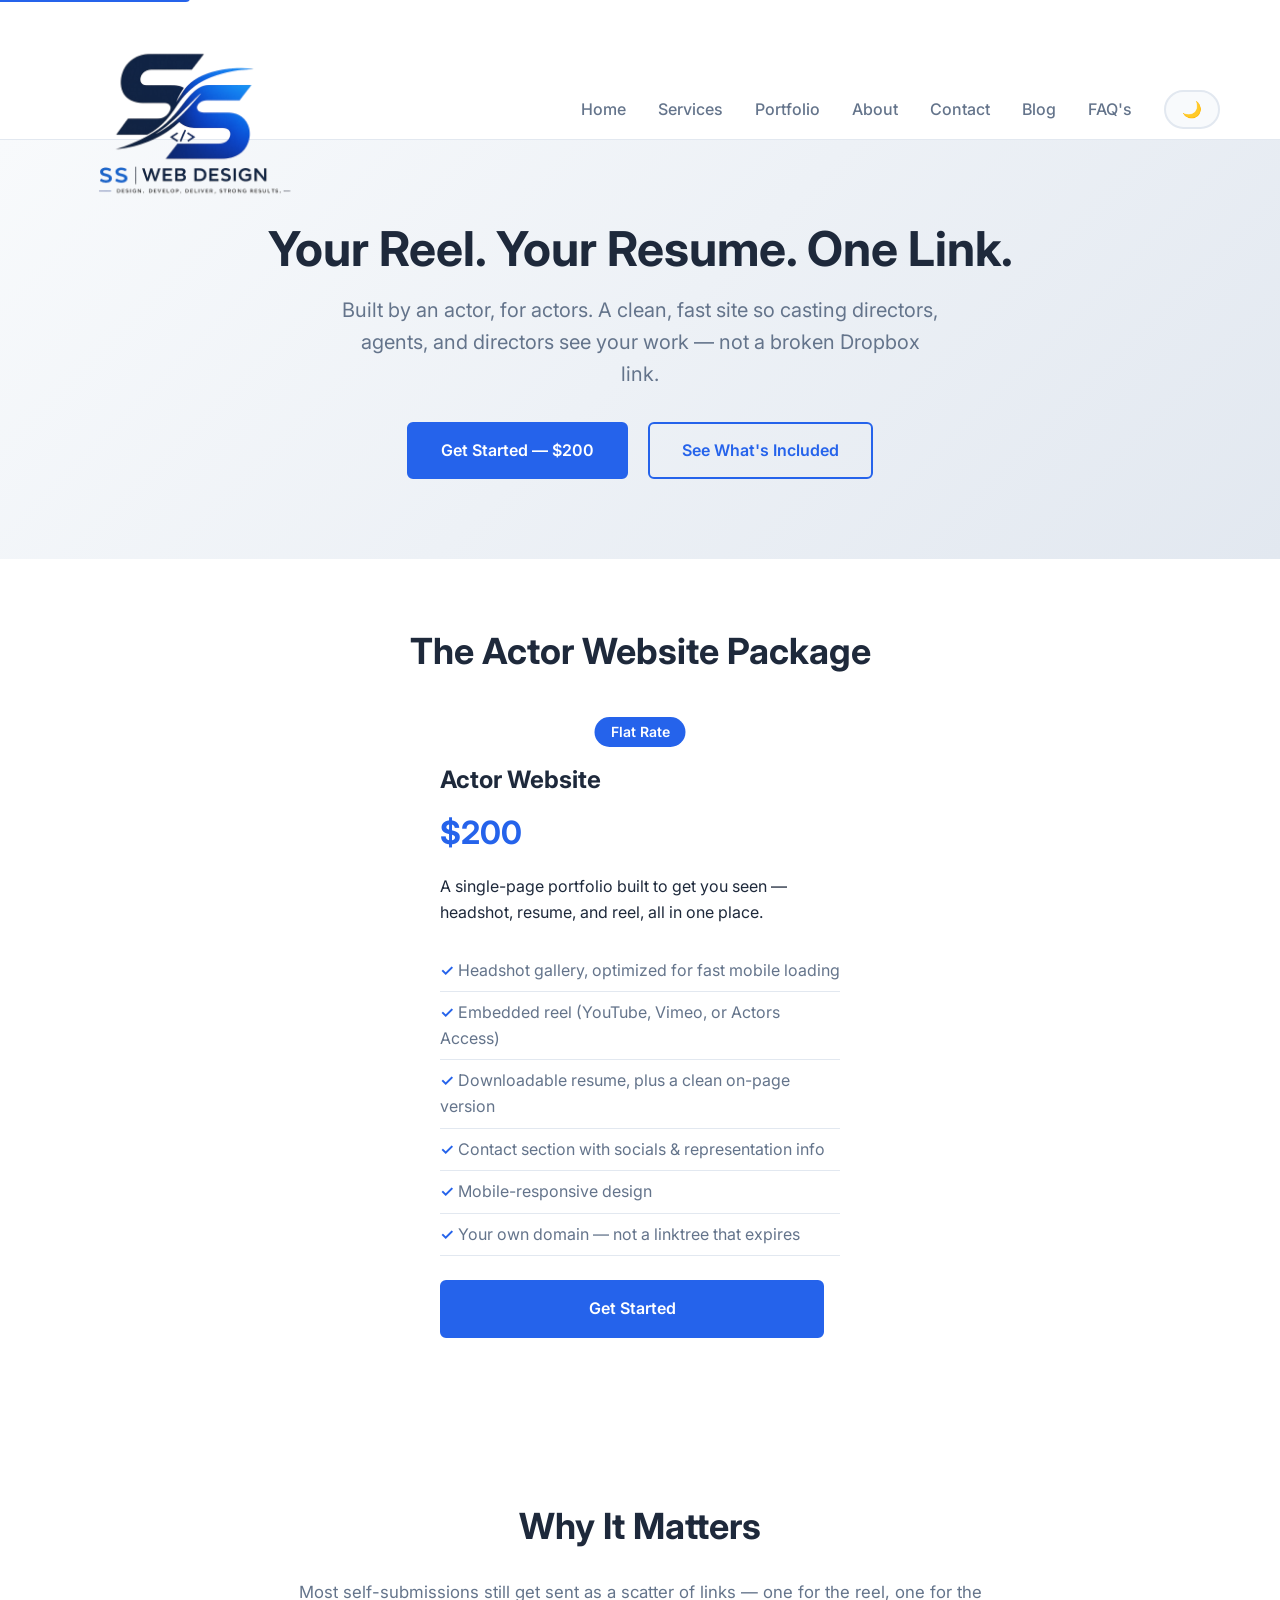
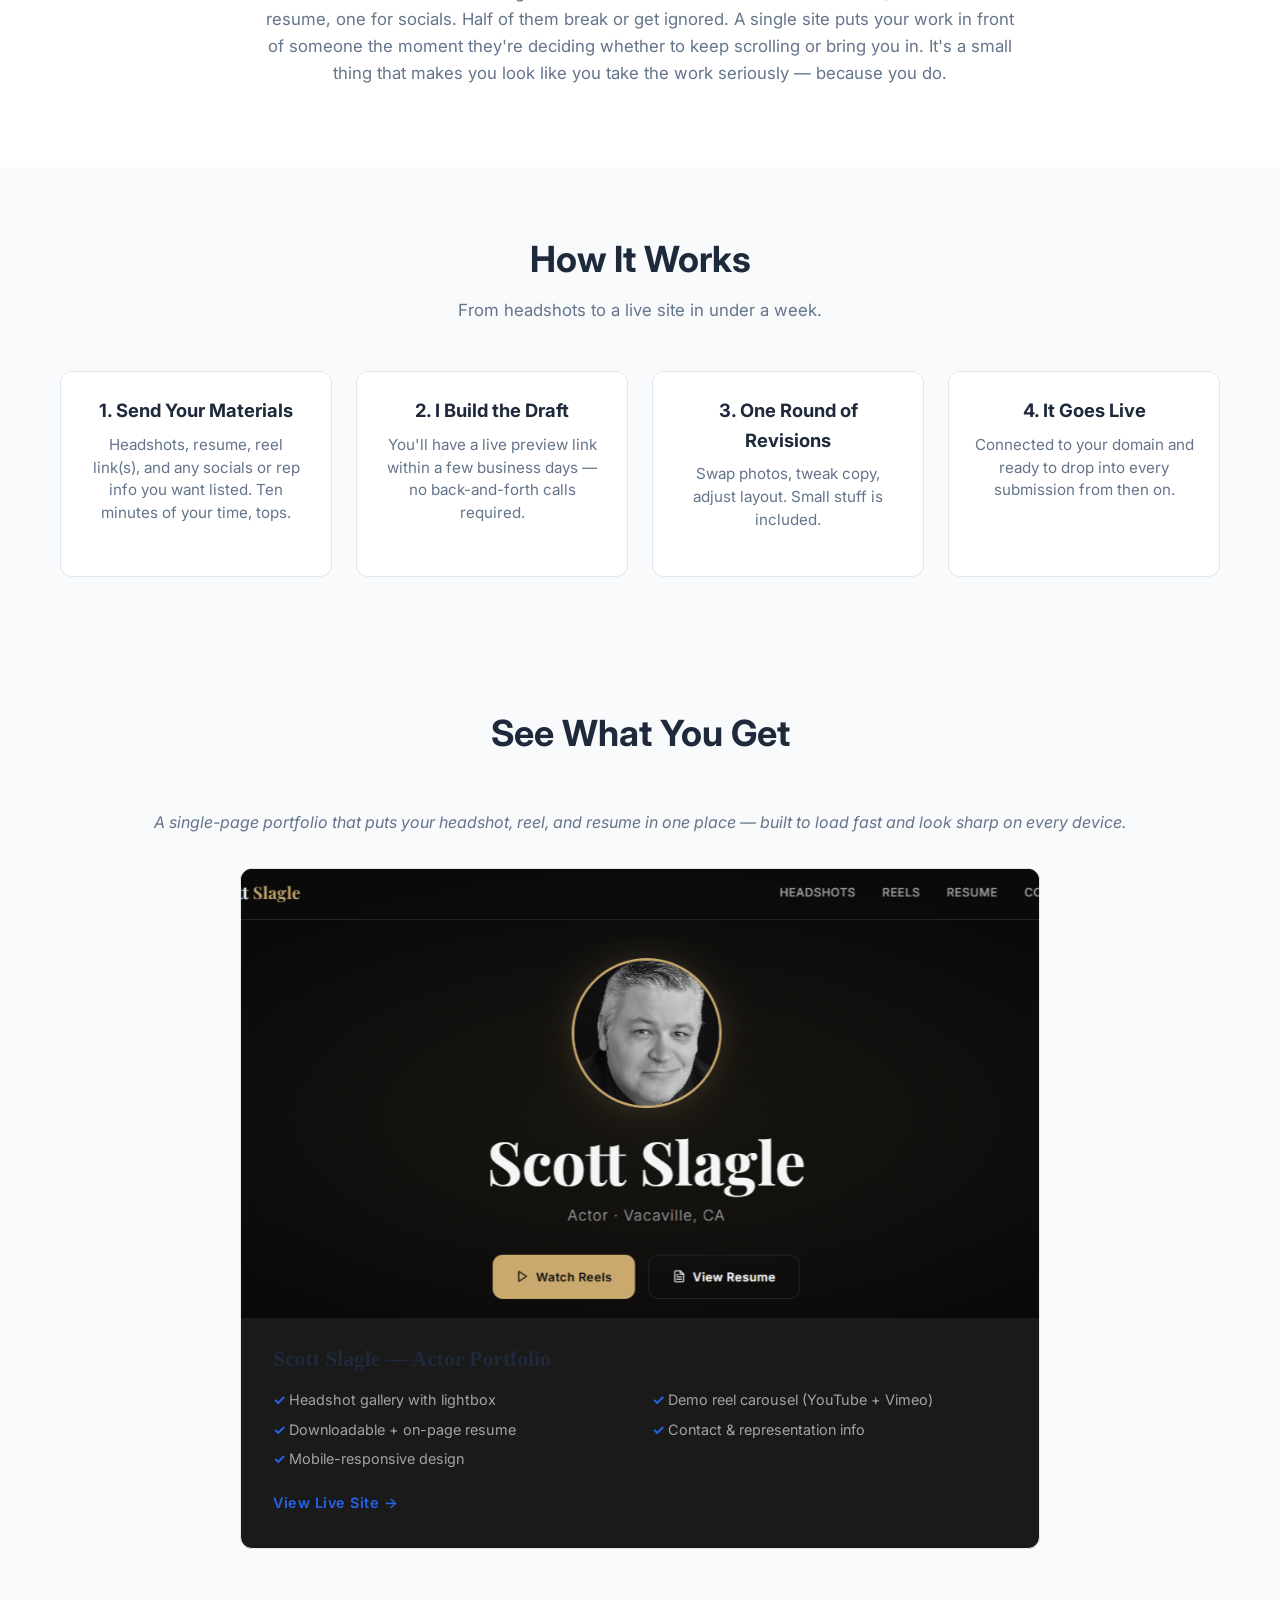
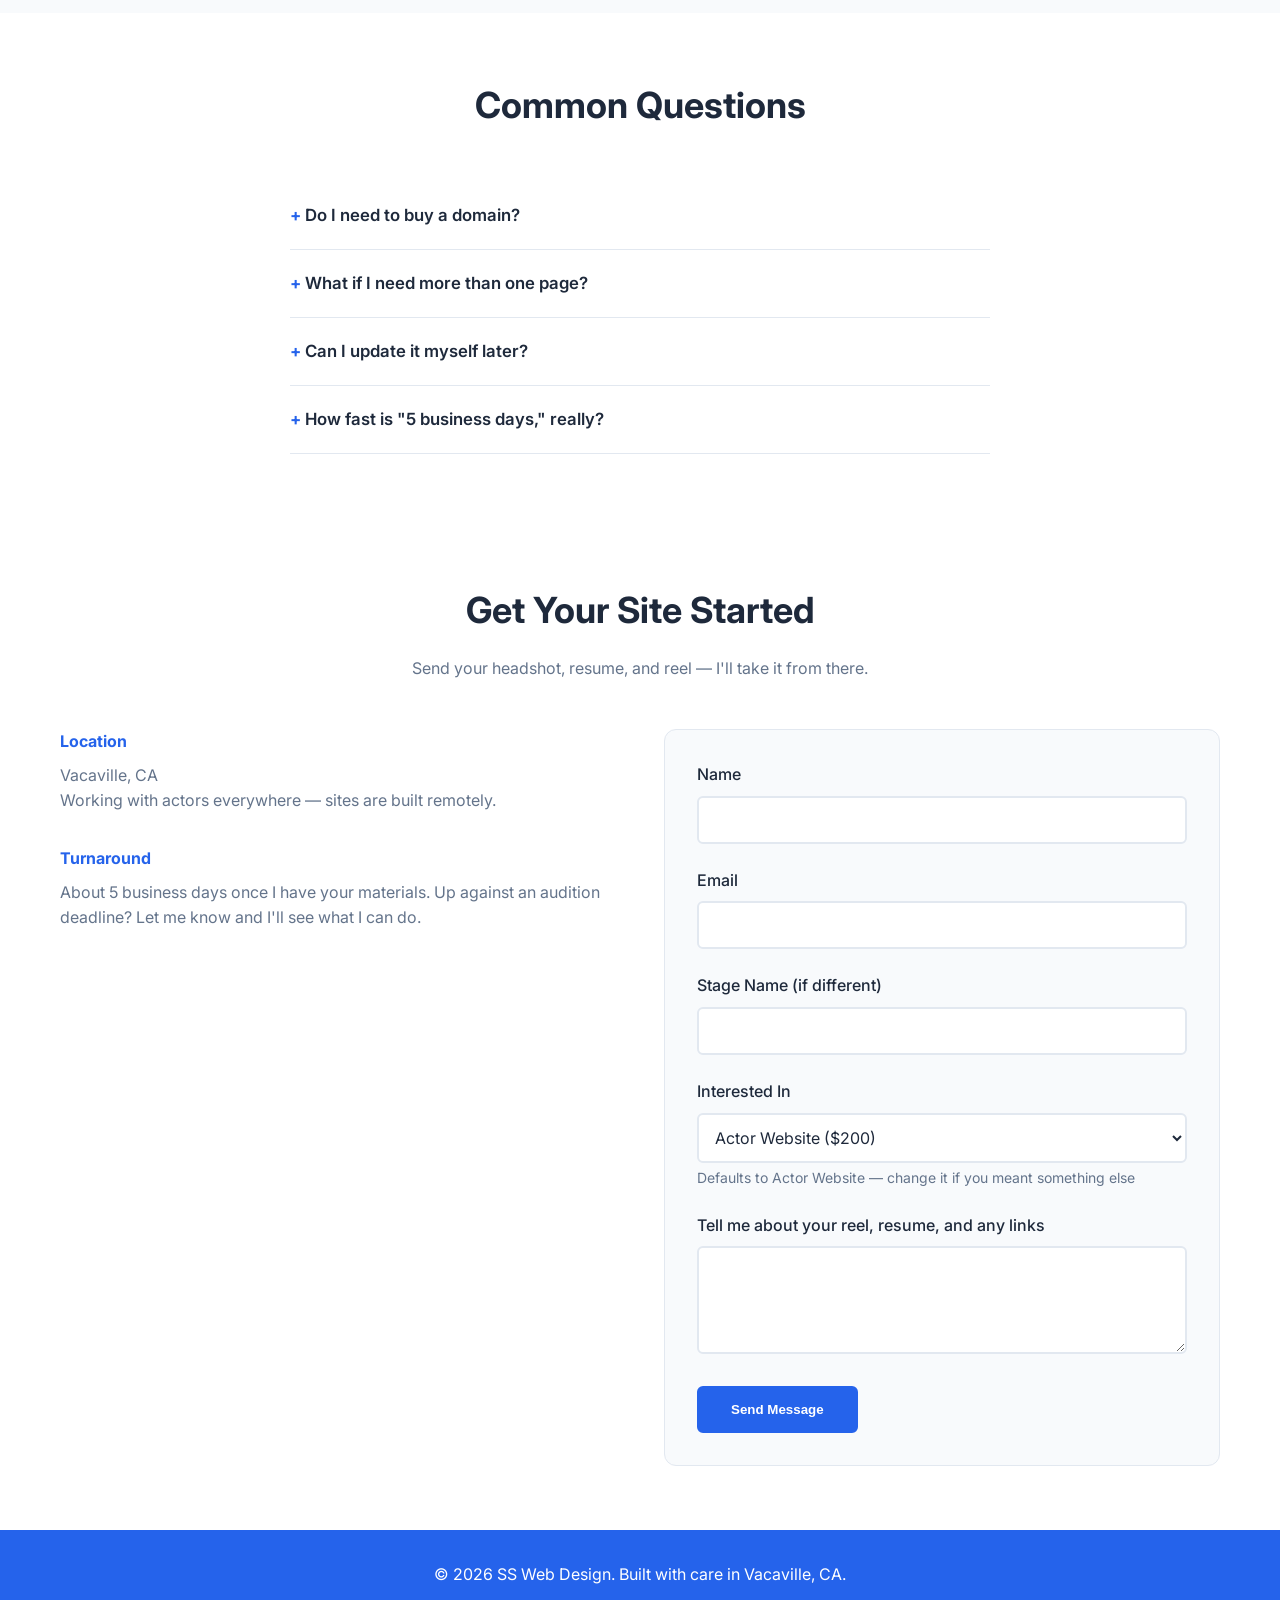
==== commit 10b5ec34: "updated acting page" ====
--- a/actors.html
+++ b/actors.html
@@ -179,16 +179,40 @@
       </div>
     </section>
 
-    <!-- Portfolio note 
-    <section class="portfolio">
-      <div class="container">
-        <h2>Coming Soon: My Own Site</h2>
-        <p class="portfolio-note">
-          I'm building my own actor site with this exact package right now —
-          reach out and I'm happy to share a preview link.
-        </p>
-      </div>
-    </section>-->
+   <!-- PORTFOLIO --> 
+    <!-- Live Portfolio Example -->
+<section class="portfolio">
+  <div class="container">
+    <h2>See What You Get</h2>
+    <p class="portfolio-note">
+      A single-page portfolio that puts your headshot, reel, and resume in one place — built to load fast and look sharp on every device.
+    </p>
+
+    <div class="portfolio-showcase">
+      <a href="https://scott-slagle-acting.vercel.app" target="_blank" rel="noopener noreferrer" class="portfolio-card">
+        <!-- TODO: Replace src with a screenshot of your acting site -->
+        <div class="portfolio-thumb">
+          <img 
+            src="assets/acting-site-thumb.png" 
+            alt="Scott Slagle Acting Portfolio — headshot gallery, demo reels, resume, and contact" 
+            loading="lazy" 
+          />
+        </div>
+        <div class="portfolio-info">
+          <h3>Scott Slagle — Actor Portfolio</h3>
+          <ul class="portfolio-features">
+            <li>Headshot gallery with lightbox</li>
+            <li>Demo reel carousel (YouTube + Vimeo)</li>
+            <li>Downloadable + on-page resume</li>
+            <li>Contact & representation info</li>
+            <li>Mobile-responsive design</li>
+          </ul>
+          <span class="portfolio-link">View Live Site →</span>
+        </div>
+      </a>
+    </div>
+  </div>
+</section>
 
     <!-- FAQ -->
     <section id="faq" class="services">
--- a/styles.css
+++ b/styles.css
@@ -862,6 +862,107 @@
     padding: 2rem 0;
 }
 
+/* ============================================
+   PORTFOLIO SHOWCASE — Actor Site Example
+   ============================================ */
+
+.portfolio-showcase {
+  max-width: 800px;
+  margin: 2rem auto 0;
+}
+
+.portfolio-card {
+  display: block;
+  background: var(--surface, #1a1a1a);
+  border: 1px solid var(--border, #262626);
+  border-radius: 12px;
+  overflow: hidden;
+  text-decoration: none;
+  color: inherit;
+  transition: all 0.3s ease;
+}
+
+.portfolio-card:hover {
+  transform: translateY(-4px);
+  box-shadow: 0 12px 32px rgba(0,0,0,0.3);
+  border-color: var(--accent, #c9a96e);
+}
+
+.portfolio-thumb {
+  width: 100%;
+  aspect-ratio: 16/9;
+  background: #111;
+  overflow: hidden;
+}
+
+.portfolio-thumb img {
+  width: 100%;
+  height: 100%;
+  object-fit: cover;
+  display: block;
+  transition: transform 0.4s ease;
+}
+
+.portfolio-card:hover .portfolio-thumb img {
+  transform: scale(1.03);
+}
+
+.portfolio-info {
+  padding: 1.5rem 2rem 2rem;
+}
+
+.portfolio-info h3 {
+  font-family: 'Playfair Display', serif;
+  font-size: 1.35rem;
+  margin-bottom: 0.75rem;
+  color: var(--text, #f5f5f5);
+}
+
+.portfolio-features {
+  list-style: none;
+  padding: 0;
+  margin: 0 0 1.25rem;
+  display: grid;
+  grid-template-columns: 1fr 1fr;
+  gap: 0.4rem 1.5rem;
+}
+
+.portfolio-features li {
+  font-size: 0.9rem;
+  color: var(--text-muted, #a3a3a3);
+  position: relative;
+  padding-left: 1rem;
+}
+
+.portfolio-features li::before {
+  content: "✓";
+  position: absolute;
+  left: 0;
+  color: var(--accent, #c9a96e);
+  font-weight: 700;
+}
+
+.portfolio-link {
+  display: inline-block;
+  font-weight: 600;
+  font-size: 0.9rem;
+  color: var(--accent, #c9a96e);
+  letter-spacing: 0.5px;
+}
+
+.portfolio-card:hover .portfolio-link {
+  text-decoration: underline;
+}
+
+@media (max-width: 600px) {
+  .portfolio-features {
+    grid-template-columns: 1fr;
+  }
+  .portfolio-info {
+    padding: 1.25rem;
+  }
+}
+
 /* Mobile */
 @media (max-width: 768px) {
     .hamburger {
